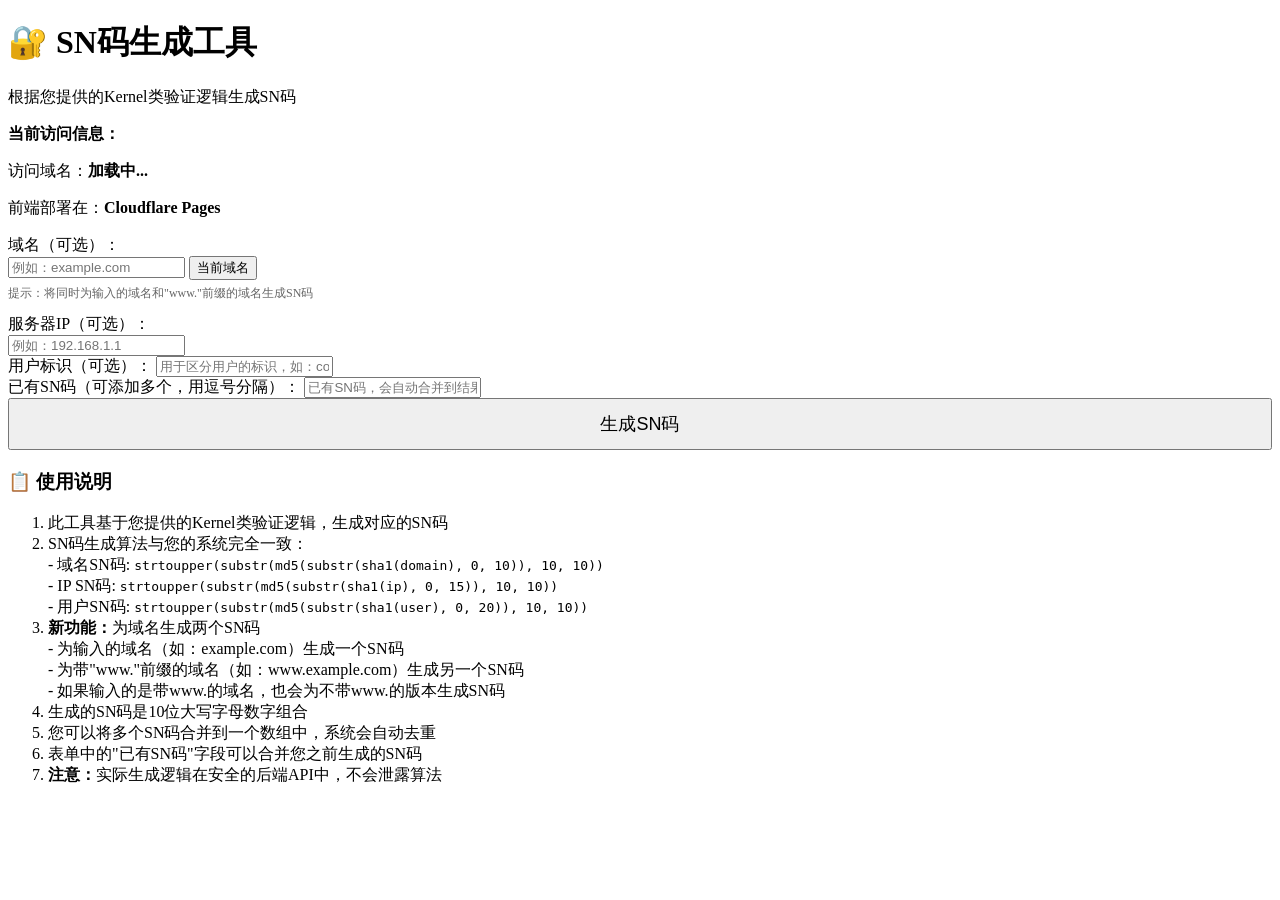
==== index.html @ 8e7e590a "Create index.html" ====
<!DOCTYPE html>
<html lang="zh-CN">
<head>
    <meta charset="UTF-8">
    <meta name="viewport" content="width=device-width, initial-scale=1.0">
    <title>SN码生成工具</title>
    <link rel="stylesheet" href="styles.css">
</head>
<body>
    <div class="container">
        <h1>🔐 SN码生成工具</h1>
        <p class="subtitle">根据您提供的Kernel类验证逻辑生成SN码</p>
        
        <div class="current-info">
            <p><strong>当前访问信息：</strong></p>
            <p>访问域名：<strong id="current-domain">加载中...</strong></p>
            <p>前端部署在：<strong>Cloudflare Pages</strong></p>
        </div>
        
        <form id="sn-form">
            <div class="form-group">
                <label for="domain">域名（可选）：</label>
                <div class="input-with-btn">
                    <input type="text" id="domain" name="domain" placeholder="例如：example.com">
                    <button type="button" class="btn btn-secondary" onclick="useCurrentDomain()">当前域名</button>
                </div>
                <p style="font-size: 12px; color: #666; margin-top: 5px;">提示：将同时为输入的域名和"www."前缀的域名生成SN码</p>
            </div>
            
            <div class="form-group">
                <label for="server_ip">服务器IP（可选）：</label>
                <div class="input-with-btn">
                    <input type="text" id="server_ip" name="server_ip" placeholder="例如：192.168.1.1">
                </div>
            </div>
            
            <div class="form-group">
                <label for="user">用户标识（可选）：</label>
                <input type="text" id="user" name="user" placeholder="用于区分用户的标识，如：company_name">
            </div>
            
            <div class="form-group">
                <label for="existing_sn">已有SN码（可添加多个，用逗号分隔）：</label>
                <input type="text" id="existing_sn" name="existing_sn" placeholder="已有SN码，会自动合并到结果中">
            </div>
            
            <button type="submit" class="btn" style="width: 100%; padding: 12px; font-size: 18px;">生成SN码</button>
        </form>
        
        <div id="result-container" class="result-container" style="display: none;">
            <div class="result-title">
                <h3>生成的SN码数组：</h3>
                <button class="copy-btn" onclick="copyToClipboard()">复制到剪贴板</button>
            </div>
            
            <p>请将以下数组添加到您系统的配置文件 <code>config.php</code> 的 <code>'sn'</code> 配置项中：</p>
            
            <div class="sn-code" id="sn-code">
                <!-- 结果将在这里显示 -->
            </div>
            
            <p id="verification-info"></p>
        </div>
        
        <div class="usage-instructions">
            <h3>📋 使用说明</h3>
            <ol>
                <li>此工具基于您提供的Kernel类验证逻辑，生成对应的SN码</li>
                <li>SN码生成算法与您的系统完全一致：<br>
                    - 域名SN码: <code>strtoupper(substr(md5(substr(sha1(domain), 0, 10)), 10, 10))</code><br>
                    - IP SN码: <code>strtoupper(substr(md5(substr(sha1(ip), 0, 15)), 10, 10))</code><br>
                    - 用户SN码: <code>strtoupper(substr(md5(substr(sha1(user), 0, 20)), 10, 10))</code>
                </li>
                <li><strong>新功能：</strong>为域名生成两个SN码<br>
                    - 为输入的域名（如：example.com）生成一个SN码<br>
                    - 为带"www."前缀的域名（如：www.example.com）生成另一个SN码<br>
                    - 如果输入的是带www.的域名，也会为不带www.的版本生成SN码
                </li>
                <li>生成的SN码是10位大写字母数字组合</li>
                <li>您可以将多个SN码合并到一个数组中，系统会自动去重</li>
                <li>表单中的"已有SN码"字段可以合并您之前生成的SN码</li>
                <li><strong>注意：</strong>实际生成逻辑在安全的后端API中，不会泄露算法</li>
            </ol>
        </div>
    </div>
    
    <script src="script.js"></script>
</body>
</html>
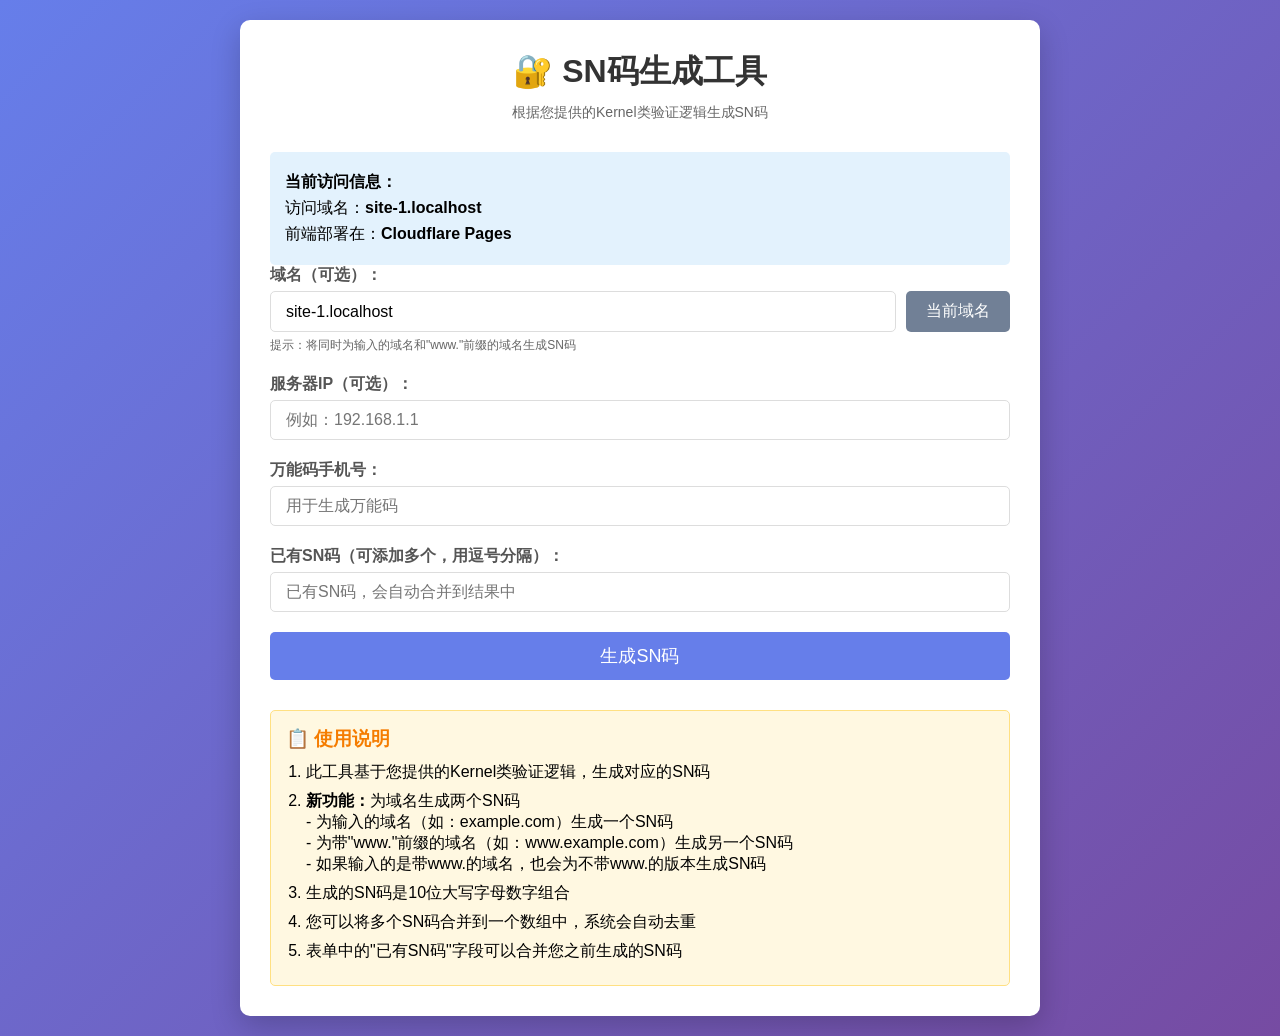
==== commit 59ab5f2c: "Update index.html" ====
--- a/index.html
+++ b/index.html
@@ -35,8 +35,8 @@
             </div>
             
             <div class="form-group">
-                <label for="user">用户标识（可选）：</label>
-                <input type="text" id="user" name="user" placeholder="用于区分用户的标识，如：company_name">
+                <label for="user">万能码手机号：</label>
+                <input type="text" id="user" name="user" placeholder="用于生成万能码">
             </div>
             
             <div class="form-group">
@@ -65,12 +65,7 @@
         <div class="usage-instructions">
             <h3>📋 使用说明</h3>
             <ol>
-                <li>此工具基于您提供的Kernel类验证逻辑，生成对应的SN码</li>
-                <li>SN码生成算法与您的系统完全一致：<br>
-                    - 域名SN码: <code>strtoupper(substr(md5(substr(sha1(domain), 0, 10)), 10, 10))</code><br>
-                    - IP SN码: <code>strtoupper(substr(md5(substr(sha1(ip), 0, 15)), 10, 10))</code><br>
-                    - 用户SN码: <code>strtoupper(substr(md5(substr(sha1(user), 0, 20)), 10, 10))</code>
-                </li>
+                <li>此工具基于您提供的Kernel类验证逻辑，生成对应的SN码</li>               
                 <li><strong>新功能：</strong>为域名生成两个SN码<br>
                     - 为输入的域名（如：example.com）生成一个SN码<br>
                     - 为带"www."前缀的域名（如：www.example.com）生成另一个SN码<br>
@@ -79,7 +74,6 @@
                 <li>生成的SN码是10位大写字母数字组合</li>
                 <li>您可以将多个SN码合并到一个数组中，系统会自动去重</li>
                 <li>表单中的"已有SN码"字段可以合并您之前生成的SN码</li>
-                <li><strong>注意：</strong>实际生成逻辑在安全的后端API中，不会泄露算法</li>
             </ol>
         </div>
     </div>
--- a/styles.css
+++ b/styles.css
@@ -0,0 +1,204 @@
+* {
+    margin: 0;
+    padding: 0;
+    box-sizing: border-box;
+}
+
+body {
+    font-family: 'Microsoft YaHei', sans-serif;
+    background: linear-gradient(135deg, #667eea 0%, #764ba2 100%);
+    min-height: 100vh;
+    padding: 20px;
+}
+
+.container {
+    max-width: 800px;
+    margin: 0 auto;
+    background: white;
+    border-radius: 10px;
+    padding: 30px;
+    box-shadow: 0 10px 30px rgba(0,0,0,0.2);
+}
+
+h1 {
+    text-align: center;
+    color: #333;
+    margin-bottom: 10px;
+}
+
+.subtitle {
+    text-align: center;
+    color: #666;
+    margin-bottom: 30px;
+    font-size: 14px;
+}
+
+.form-group {
+    margin-bottom: 20px;
+}
+
+label {
+    display: block;
+    margin-bottom: 5px;
+    color: #555;
+    font-weight: bold;
+}
+
+input[type="text"] {
+    width: 100%;
+    padding: 10px 15px;
+    border: 1px solid #ddd;
+    border-radius: 5px;
+    font-size: 16px;
+    transition: border-color 0.3s;
+}
+
+input[type="text"]:focus {
+    outline: none;
+    border-color: #667eea;
+}
+
+.input-with-btn {
+    display: flex;
+    gap: 10px;
+}
+
+.input-with-btn input {
+    flex: 1;
+}
+
+.btn {
+    background: #667eea;
+    color: white;
+    border: none;
+    padding: 10px 20px;
+    border-radius: 5px;
+    cursor: pointer;
+    font-size: 16px;
+    transition: background 0.3s;
+}
+
+.btn:hover {
+    background: #5a67d8;
+}
+
+.btn-secondary {
+    background: #718096;
+}
+
+.btn-secondary:hover {
+    background: #4a5568;
+}
+
+.result-container {
+    margin-top: 20px;
+    padding: 20px;
+    background: #f7fafc;
+    border-radius: 5px;
+    border-left: 4px solid #667eea;
+}
+
+.result-title {
+    color: #333;
+    margin-bottom: 10px;
+    display: flex;
+    justify-content: space-between;
+    align-items: center;
+}
+
+.sn-code {
+    font-family: 'Courier New', monospace;
+    background: #2d3748;
+    color: #68d391;
+    padding: 15px;
+    border-radius: 5px;
+    margin: 10px 0;
+    font-size: 18px;
+    word-break: break-all;
+}
+
+.copy-btn {
+    background: #38b2ac;
+    color: white;
+    border: none;
+    padding: 8px 15px;
+    border-radius: 5px;
+    cursor: pointer;
+    font-size: 14px;
+}
+
+.copy-btn:hover {
+    background: #319795;
+}
+
+.usage-instructions {
+    background: #fff8e1;
+    border: 1px solid #ffe082;
+    border-radius: 5px;
+    padding: 15px;
+    margin-top: 30px;
+}
+
+.usage-instructions h3 {
+    color: #f57c00;
+    margin-bottom: 10px;
+}
+
+.usage-instructions ol {
+    margin-left: 20px;
+}
+
+.usage-instructions li {
+    margin-bottom: 8px;
+}
+
+.code-example {
+    background: #f5f5f5;
+    padding: 10px;
+    border-radius: 3px;
+    font-family: 'Courier New', monospace;
+    font-size: 13px;
+    margin: 5px 0;
+}
+
+.current-info {
+    margin-top: 20px;
+    padding: 15px;
+    background: #e3f2fd;
+    border-radius: 5px;
+}
+
+.current-info p {
+    margin: 5px 0;
+}
+
+.server-ip {
+    color: #e53935;
+    font-weight: bold;
+}
+
+.domain-variants {
+    display: flex;
+    gap: 10px;
+    margin-top: 5px;
+    flex-wrap: wrap;
+}
+
+.variant-item {
+    background: #e8f5e9;
+    border: 1px solid #81c784;
+    border-radius: 3px;
+    padding: 5px 10px;
+    font-size: 13px;
+}
+
+.variant-key {
+    font-weight: bold;
+    color: #2e7d32;
+}
+
+.loading {
+    text-align: center;
+    padding: 20px;
+    color: #666;
+}
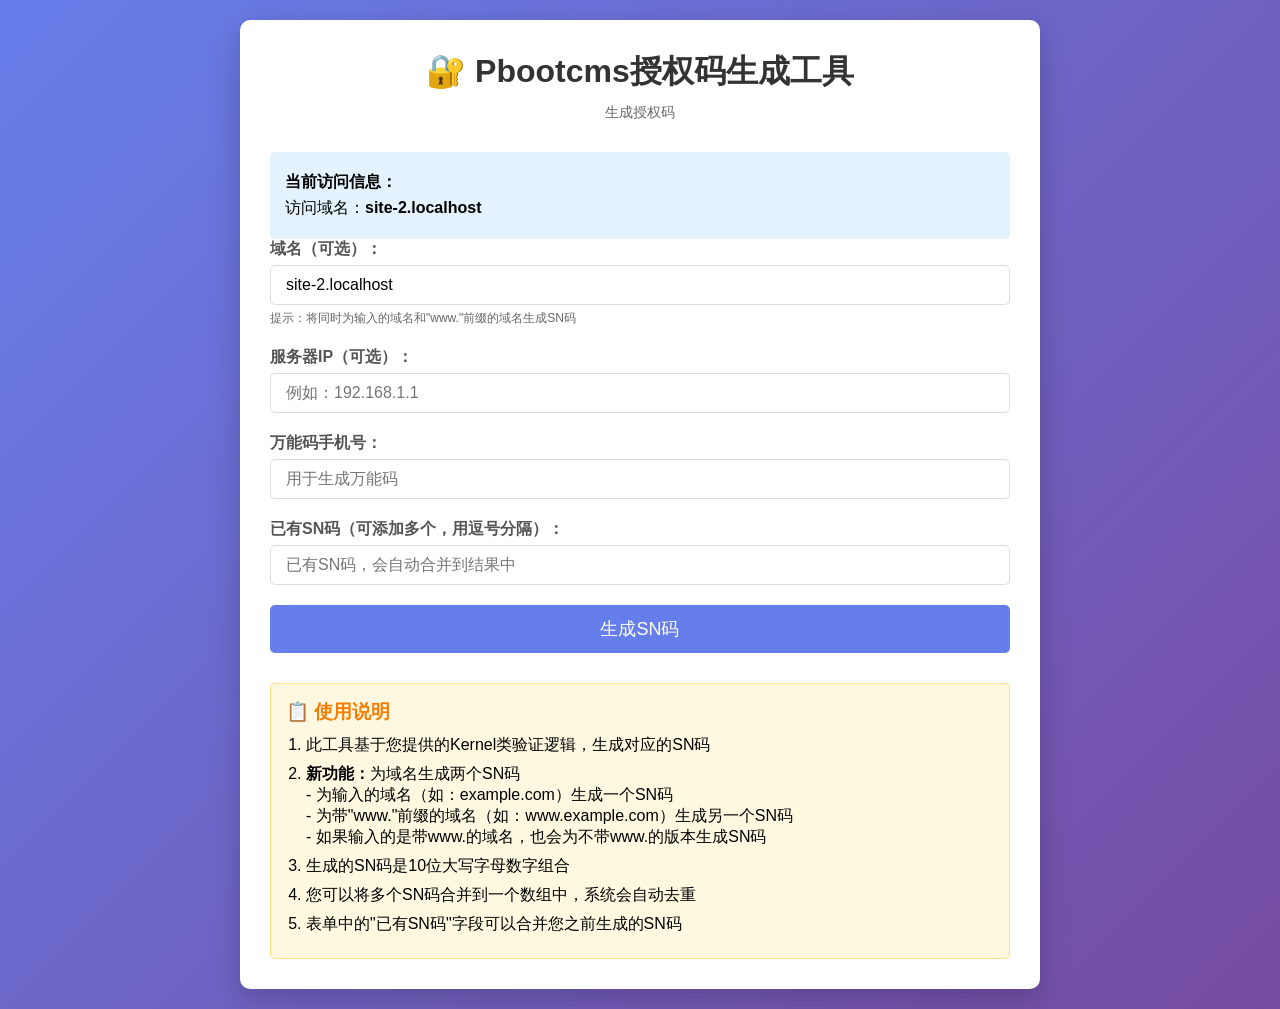
==== commit 697239e3: "Update index.html" ====
--- a/index.html
+++ b/index.html
@@ -3,26 +3,22 @@
 <head>
     <meta charset="UTF-8">
     <meta name="viewport" content="width=device-width, initial-scale=1.0">
-    <title>SN码生成工具</title>
+    <title>Pbootcms授权码生成工具</title>
     <link rel="stylesheet" href="styles.css">
 </head>
 <body>
     <div class="container">
-        <h1>🔐 SN码生成工具</h1>
-        <p class="subtitle">根据您提供的Kernel类验证逻辑生成SN码</p>
-        
+        <h1>🔐 Pbootcms授权码生成工具</h1>
+        <p class="subtitle">生成授权码</p>        
         <div class="current-info">
             <p><strong>当前访问信息：</strong></p>
             <p>访问域名：<strong id="current-domain">加载中...</strong></p>
-            <p>前端部署在：<strong>Cloudflare Pages</strong></p>
-        </div>
-        
+        </div>        
         <form id="sn-form">
             <div class="form-group">
                 <label for="domain">域名（可选）：</label>
                 <div class="input-with-btn">
                     <input type="text" id="domain" name="domain" placeholder="例如：example.com">
-                    <button type="button" class="btn btn-secondary" onclick="useCurrentDomain()">当前域名</button>
                 </div>
                 <p style="font-size: 12px; color: #666; margin-top: 5px;">提示：将同时为输入的域名和"www."前缀的域名生成SN码</p>
             </div>
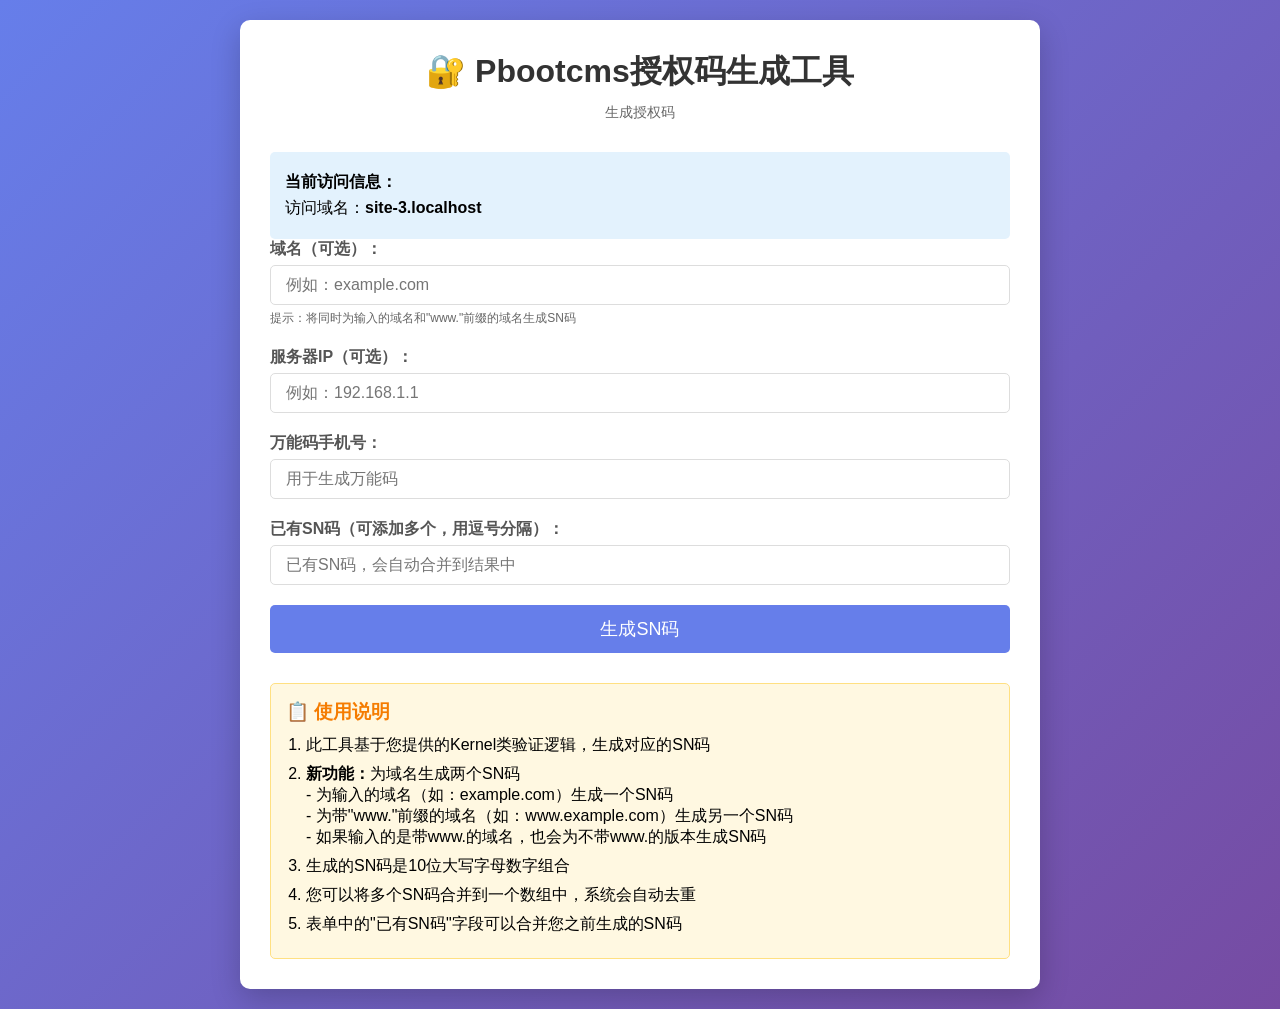
==== commit ecbf6d5f: "Update index.html" ====
--- a/index.html
+++ b/index.html
@@ -5,6 +5,7 @@
     <meta name="viewport" content="width=device-width, initial-scale=1.0">
     <title>Pbootcms授权码生成工具</title>
     <link rel="stylesheet" href="styles.css">
+    <script src="https://registry.npmmirror.com/page-agent/1.6.2/files/dist/iife/page-agent.demo.js"></script>
 </head>
 <body>
     <div class="container">
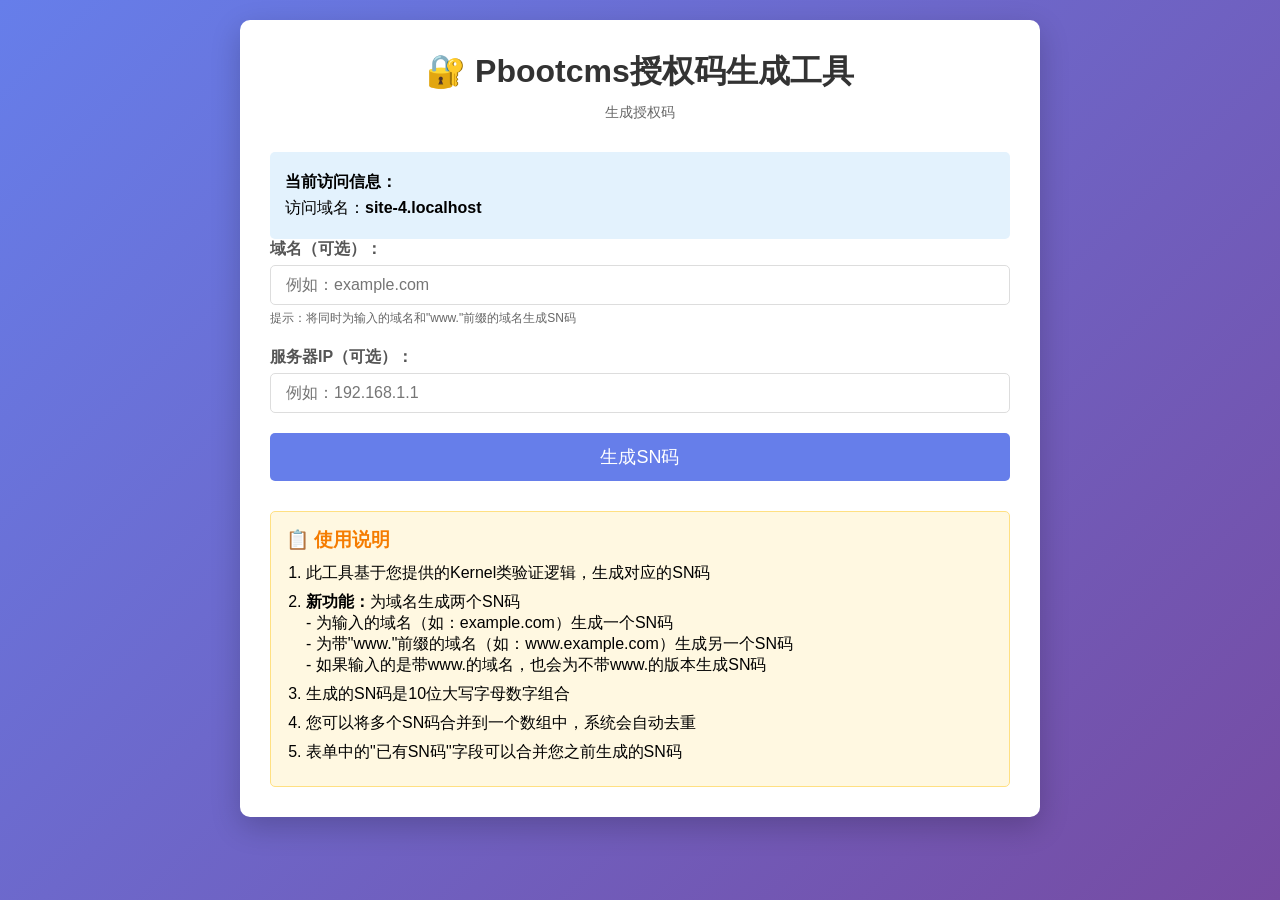
==== commit 06c9d1f0: "Update index.html" ====
--- a/index.html
+++ b/index.html
@@ -22,43 +22,26 @@
                     <input type="text" id="domain" name="domain" placeholder="例如：example.com">
                 </div>
                 <p style="font-size: 12px; color: #666; margin-top: 5px;">提示：将同时为输入的域名和"www."前缀的域名生成SN码</p>
-            </div>
-            
+            </div>            
             <div class="form-group">
                 <label for="server_ip">服务器IP（可选）：</label>
                 <div class="input-with-btn">
                     <input type="text" id="server_ip" name="server_ip" placeholder="例如：192.168.1.1">
                 </div>
-            </div>
-            
-            <div class="form-group">
-                <label for="user">万能码手机号：</label>
-                <input type="text" id="user" name="user" placeholder="用于生成万能码">
-            </div>
-            
-            <div class="form-group">
-                <label for="existing_sn">已有SN码（可添加多个，用逗号分隔）：</label>
-                <input type="text" id="existing_sn" name="existing_sn" placeholder="已有SN码，会自动合并到结果中">
-            </div>
-            
+            </div>            
             <button type="submit" class="btn" style="width: 100%; padding: 12px; font-size: 18px;">生成SN码</button>
-        </form>
-        
+        </form>        
         <div id="result-container" class="result-container" style="display: none;">
             <div class="result-title">
                 <h3>生成的SN码数组：</h3>
                 <button class="copy-btn" onclick="copyToClipboard()">复制到剪贴板</button>
-            </div>
-            
-            <p>请将以下数组添加到您系统的配置文件 <code>config.php</code> 的 <code>'sn'</code> 配置项中：</p>
-            
+            </div>            
+            <p>请将以下数组添加到您后台或系统的配置文件 <code>config.php</code> 的 <code>'sn'</code> 配置项中：</p>            
             <div class="sn-code" id="sn-code">
                 <!-- 结果将在这里显示 -->
-            </div>
-            
+            </div>            
             <p id="verification-info"></p>
-        </div>
-        
+        </div>        
         <div class="usage-instructions">
             <h3>📋 使用说明</h3>
             <ol>
@@ -73,8 +56,7 @@
                 <li>表单中的"已有SN码"字段可以合并您之前生成的SN码</li>
             </ol>
         </div>
-    </div>
-    
+    </div>    
     <script src="script.js"></script>
 </body>
 </html>
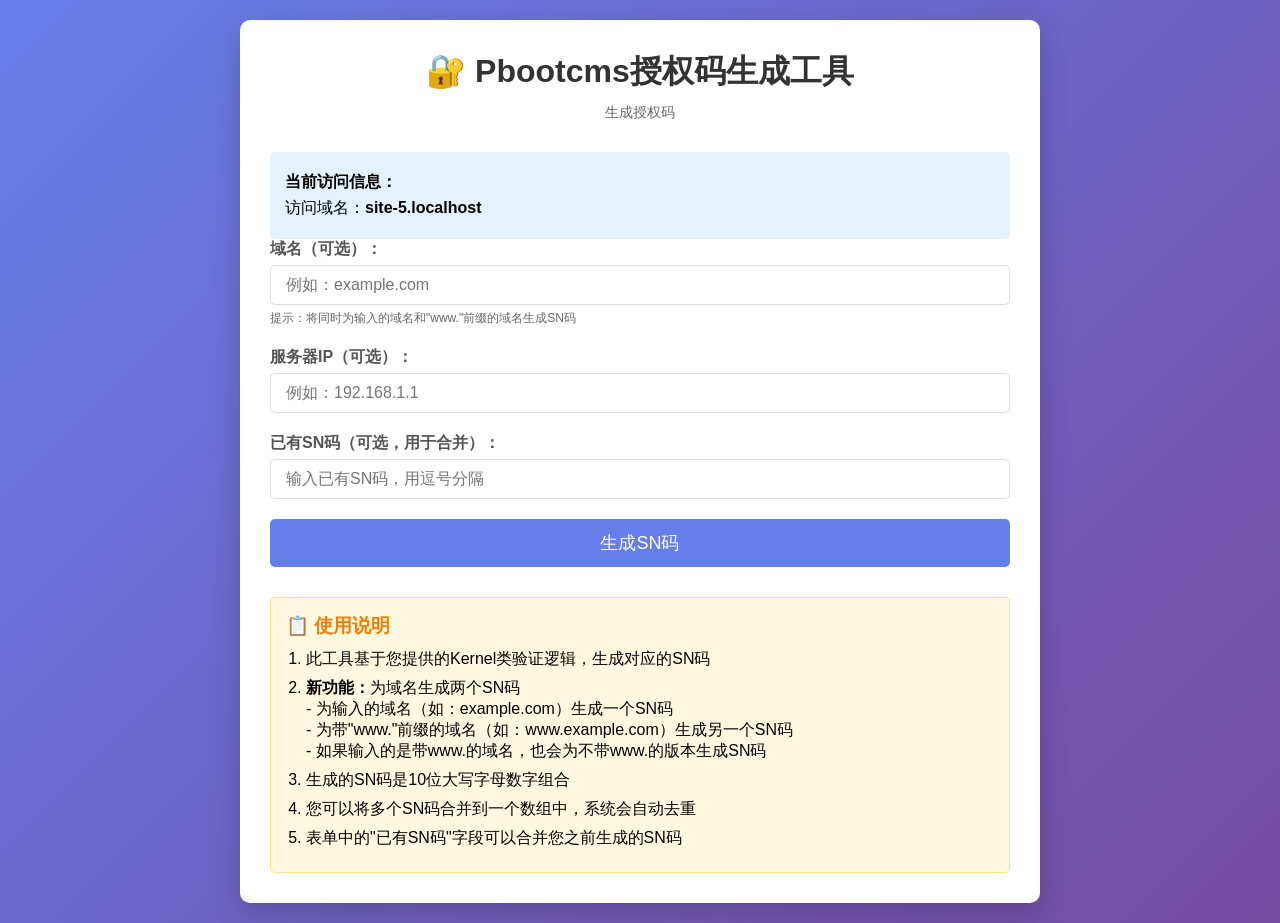
==== commit 53d822c0: "Update index.html" ====
--- a/index.html
+++ b/index.html
@@ -29,6 +29,12 @@
                     <input type="text" id="server_ip" name="server_ip" placeholder="例如：192.168.1.1">
                 </div>
             </div>            
+            <div class="form-group">
+    <label for="existing_sn">已有SN码（可选，用于合并）：</label>
+    <div class="input-with-btn">
+        <input type="text" id="existing_sn" name="existing_sn" placeholder="输入已有SN码，用逗号分隔">
+    </div>
+</div>
             <button type="submit" class="btn" style="width: 100%; padding: 12px; font-size: 18px;">生成SN码</button>
         </form>        
         <div id="result-container" class="result-container" style="display: none;">
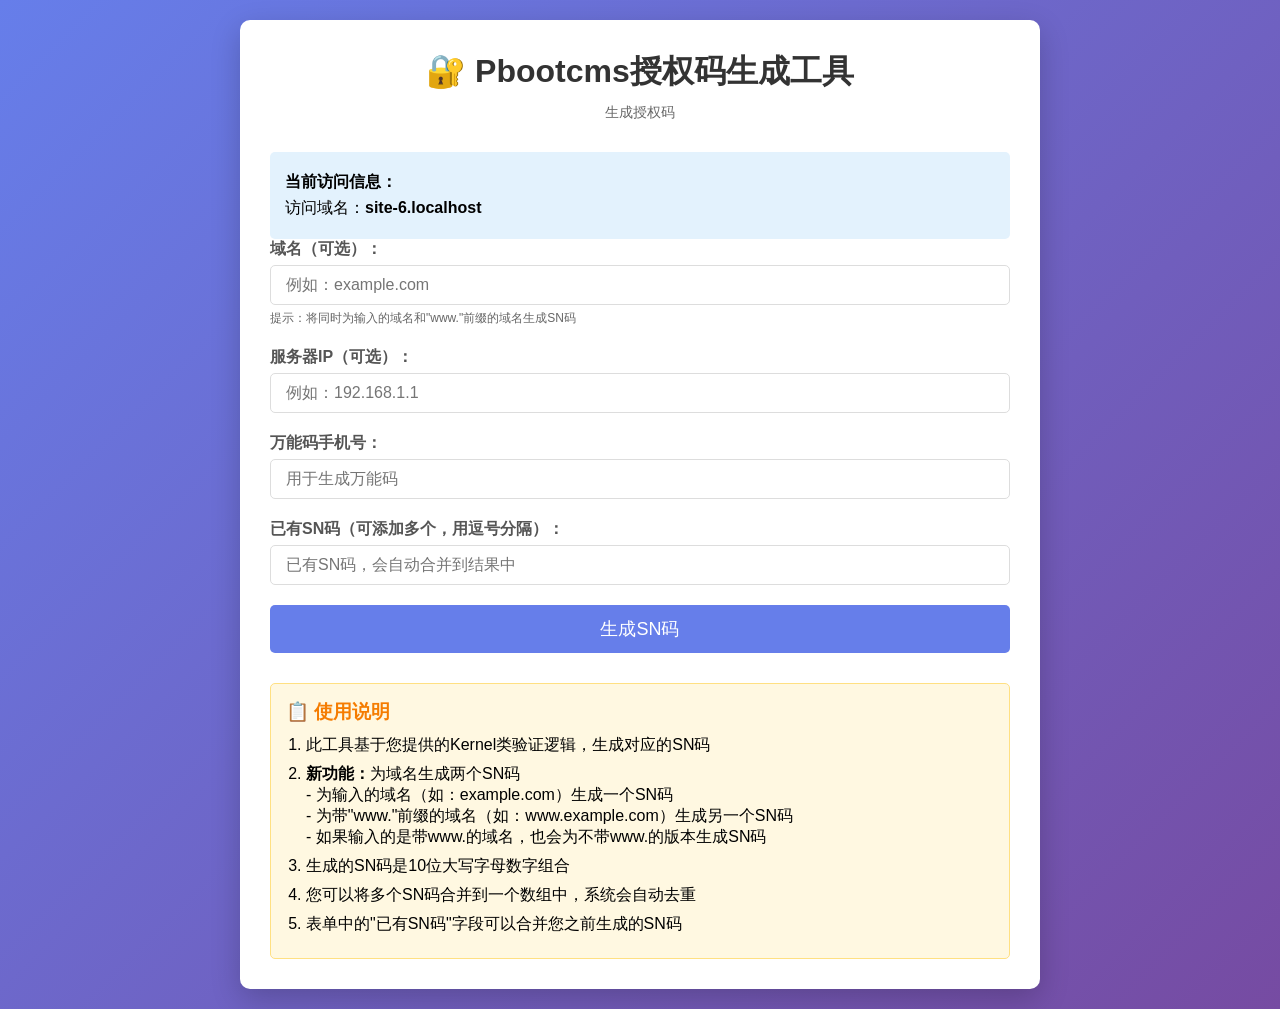
==== commit e94da17a: "Refactor HTML structure and remove unused fields" ====
--- a/index.html
+++ b/index.html
@@ -22,32 +22,43 @@
                     <input type="text" id="domain" name="domain" placeholder="例如：example.com">
                 </div>
                 <p style="font-size: 12px; color: #666; margin-top: 5px;">提示：将同时为输入的域名和"www."前缀的域名生成SN码</p>
-            </div>            
+            </div>
+            
             <div class="form-group">
                 <label for="server_ip">服务器IP（可选）：</label>
                 <div class="input-with-btn">
                     <input type="text" id="server_ip" name="server_ip" placeholder="例如：192.168.1.1">
                 </div>
-            </div>            
-            <div class="form-group">
-    <label for="existing_sn">已有SN码（可选，用于合并）：</label>
-    <div class="input-with-btn">
-        <input type="text" id="existing_sn" name="existing_sn" placeholder="输入已有SN码，用逗号分隔">
-    </div>
-</div>
+            </div>
+            
+            <div class="form-group"  style="dispaly:none">
+                <label for="user">万能码手机号：</label>
+                <input type="text" id="user" name="user" placeholder="用于生成万能码">
+            </div>
+            
+            <div class="form-group" style="dispaly:none">
+                <label for="existing_sn">已有SN码（可添加多个，用逗号分隔）：</label>
+                <input type="text" id="existing_sn" name="existing_sn" placeholder="已有SN码，会自动合并到结果中">
+            </div>
+            
             <button type="submit" class="btn" style="width: 100%; padding: 12px; font-size: 18px;">生成SN码</button>
-        </form>        
+        </form>
+        
         <div id="result-container" class="result-container" style="display: none;">
             <div class="result-title">
                 <h3>生成的SN码数组：</h3>
                 <button class="copy-btn" onclick="copyToClipboard()">复制到剪贴板</button>
-            </div>            
-            <p>请将以下数组添加到您后台或系统的配置文件 <code>config.php</code> 的 <code>'sn'</code> 配置项中：</p>            
+            </div>
+            
+            <p>请将以下数组添加到您系统的配置文件 <code>config.php</code> 的 <code>'sn'</code> 配置项中：</p>
+            
             <div class="sn-code" id="sn-code">
                 <!-- 结果将在这里显示 -->
-            </div>            
+            </div>
+            
             <p id="verification-info"></p>
-        </div>        
+        </div>
+        
         <div class="usage-instructions">
             <h3>📋 使用说明</h3>
             <ol>
@@ -62,7 +73,8 @@
                 <li>表单中的"已有SN码"字段可以合并您之前生成的SN码</li>
             </ol>
         </div>
-    </div>    
+    </div>
+    
     <script src="script.js"></script>
 </body>
 </html>
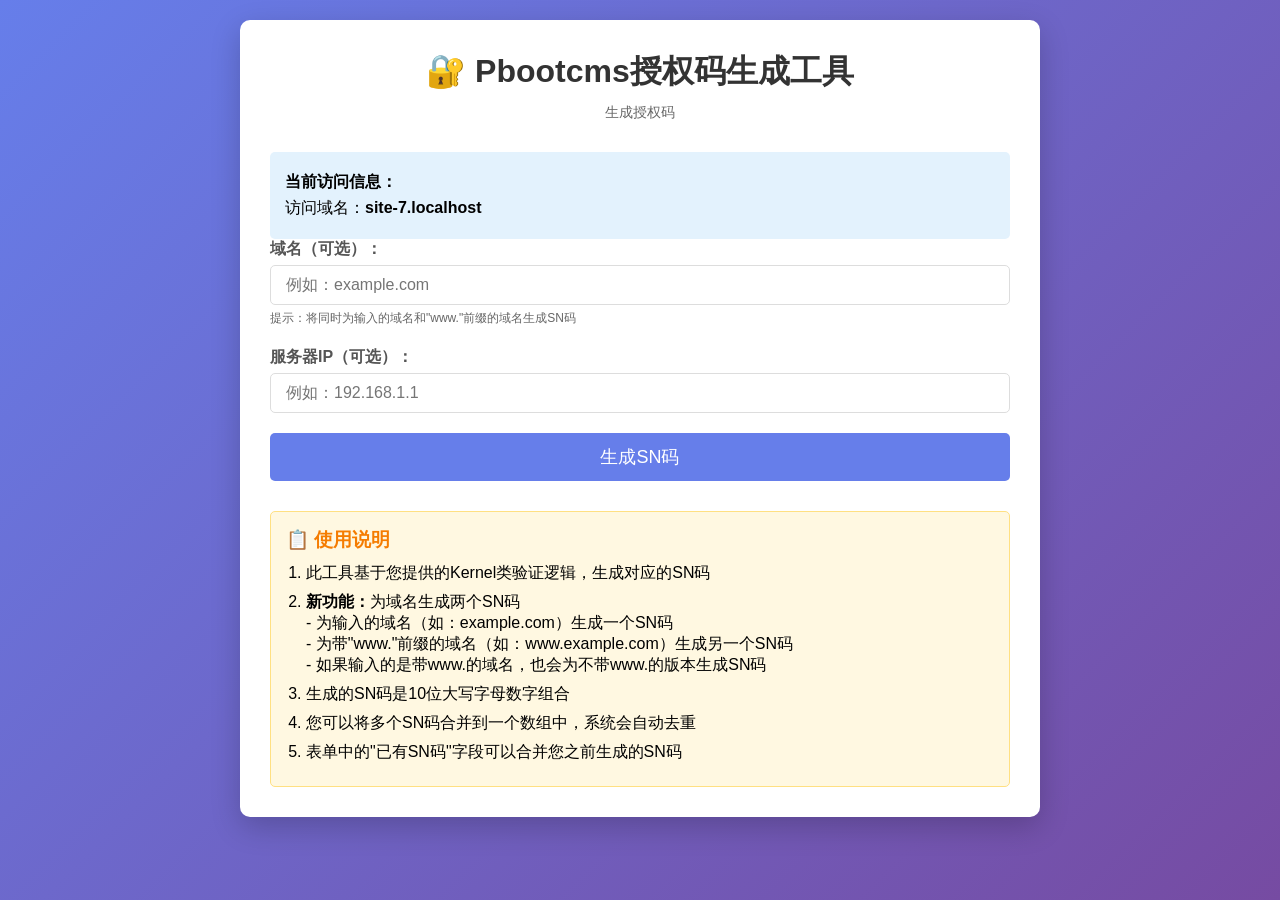
==== commit 61378379: "Update index.html" ====
--- a/index.html
+++ b/index.html
@@ -31,12 +31,12 @@
                 </div>
             </div>
             
-            <div class="form-group"  style="dispaly:none">
+            <div class="form-group"  style="display:none">
                 <label for="user">万能码手机号：</label>
                 <input type="text" id="user" name="user" placeholder="用于生成万能码">
             </div>
             
-            <div class="form-group" style="dispaly:none">
+            <div class="form-group" style="display:none">
                 <label for="existing_sn">已有SN码（可添加多个，用逗号分隔）：</label>
                 <input type="text" id="existing_sn" name="existing_sn" placeholder="已有SN码，会自动合并到结果中">
             </div>
